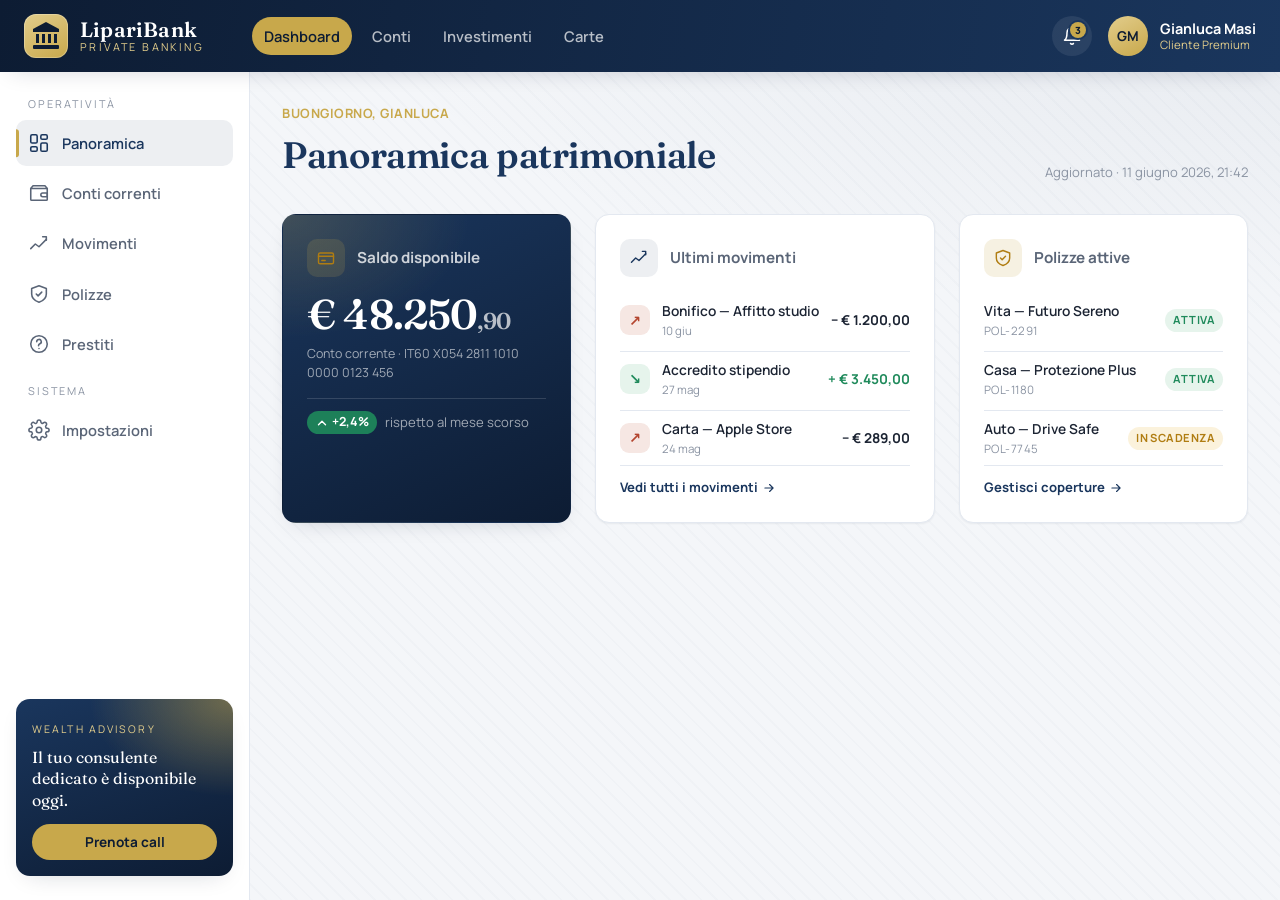
==== Esercizio 2/index.html @ 94d18875 "Add Esercizio 2" ====
<!DOCTYPE html>
<html lang="it">
<head>
  <meta charset="UTF-8" />
  <meta name="viewport" content="width=device-width, initial-scale=1.0" />
  <meta name="description" content="LipariBank — Area riservata clienti. Gestisci saldo, movimenti e polizze." />
  <title>LipariBank · Area Riservata</title>

  <!-- Tipografia: Fraunces (display serif) + Manrope (corpo grotesque) -->
  <link rel="preconnect" href="https://fonts.googleapis.com" />
  <link rel="preconnect" href="https://fonts.gstatic.com" crossorigin />
  <link href="https://fonts.googleapis.com/css2?family=Fraunces:opsz,wght@9..144,400;9..144,500;9..144,600;9..144,700&family=Manrope:wght@400;500;600;700;800&display=swap" rel="stylesheet" />

  <link rel="stylesheet" href="css/styles.css" />
</head>
<body class="app">

  <!-- ============================ HEADER ============================ -->
  <header class="header" role="banner">
    <div class="header__inner">

      <!-- Brand -->
      <a class="brand" href="#" aria-label="LipariBank — Home">
        <span class="brand__mark" aria-hidden="true">
          <svg viewBox="0 0 32 32" width="32" height="32" fill="none">
            <path d="M16 2 3 9v3h26V9L16 2Z" fill="currentColor"/>
            <rect x="6"  y="14" width="3" height="9" fill="currentColor"/>
            <rect x="12" y="14" width="3" height="9" fill="currentColor"/>
            <rect x="18" y="14" width="3" height="9" fill="currentColor"/>
            <rect x="24" y="14" width="3" height="9" fill="currentColor"/>
            <rect x="3"  y="25" width="26" height="4" rx="1" fill="currentColor"/>
          </svg>
        </span>
        <span class="brand__text">
          <span class="brand__name">LipariBank</span>
          <span class="brand__tag">Private Banking</span>
        </span>
      </a>

      <!-- Navigazione primaria -->
      <nav class="nav" aria-label="Navigazione primaria">
        <ul class="nav__list">
          <li class="nav__item"><a class="nav__link nav__link--active" href="#" aria-current="page">Dashboard</a></li>
          <li class="nav__item"><a class="nav__link" href="#">Conti</a></li>
          <li class="nav__item"><a class="nav__link" href="#">Investimenti</a></li>
          <li class="nav__item"><a class="nav__link" href="#">Carte</a></li>
        </ul>
      </nav>

      <!-- Info utente -->
      <div class="user">
        <button class="user__bell" type="button" aria-label="Notifiche (3 nuove)">
          <svg viewBox="0 0 24 24" width="20" height="20" fill="none" stroke="currentColor" stroke-width="1.8" stroke-linecap="round" stroke-linejoin="round" aria-hidden="true">
            <path d="M18 8a6 6 0 0 0-12 0c0 7-3 9-3 9h18s-3-2-3-9"/>
            <path d="M13.7 21a2 2 0 0 1-3.4 0"/>
          </svg>
          <span class="user__badge">3</span>
        </button>
        <div class="user__profile">
          <span class="user__avatar" aria-hidden="true">GM</span>
          <span class="user__meta">
            <span class="user__name">Gianluca Masi</span>
            <span class="user__role">Cliente Premium</span>
          </span>
        </div>
      </div>

    </div>
  </header>

  <!-- ============================ SHELL ============================ -->
  <div class="shell">

    <!-- ----------------------- SIDEBAR ----------------------- -->
    <aside class="sidebar" aria-label="Menu laterale">
      <nav class="sidebar__nav" aria-label="Sezioni del conto">
        <p class="sidebar__heading">Operatività</p>
        <ul class="sidebar__list">

          <li class="sidebar__item">
            <a class="sidebar__link sidebar__link--active" href="#" aria-current="page">
              <span class="sidebar__icon" aria-hidden="true">
                <svg viewBox="0 0 24 24" fill="none" stroke="currentColor" stroke-width="1.7" stroke-linecap="round" stroke-linejoin="round">
                  <rect x="3" y="3" width="7" height="9" rx="1.5"/><rect x="14" y="3" width="7" height="5" rx="1.5"/>
                  <rect x="14" y="12" width="7" height="9" rx="1.5"/><rect x="3" y="16" width="7" height="5" rx="1.5"/>
                </svg>
              </span>
              <span class="sidebar__label">Panoramica</span>
            </a>
          </li>

          <li class="sidebar__item">
            <a class="sidebar__link" href="#">
              <span class="sidebar__icon" aria-hidden="true">
                <svg viewBox="0 0 24 24" fill="none" stroke="currentColor" stroke-width="1.7" stroke-linecap="round" stroke-linejoin="round">
                  <path d="M3 7h18v12a1 1 0 0 1-1 1H4a1 1 0 0 1-1-1V7Z"/><path d="M3 7l2.5-3h13L21 7"/><path d="M16 12a2 2 0 1 0 0 4h5v-4h-5Z"/>
                </svg>
              </span>
              <span class="sidebar__label">Conti correnti</span>
            </a>
          </li>

          <li class="sidebar__item">
            <a class="sidebar__link" href="#">
              <span class="sidebar__icon" aria-hidden="true">
                <svg viewBox="0 0 24 24" fill="none" stroke="currentColor" stroke-width="1.7" stroke-linecap="round" stroke-linejoin="round">
                  <path d="M3 17l5-5 4 3 8-8"/><path d="M16 4h4v4"/>
                </svg>
              </span>
              <span class="sidebar__label">Movimenti</span>
            </a>
          </li>

          <li class="sidebar__item">
            <a class="sidebar__link" href="#">
              <span class="sidebar__icon" aria-hidden="true">
                <svg viewBox="0 0 24 24" fill="none" stroke="currentColor" stroke-width="1.7" stroke-linecap="round" stroke-linejoin="round">
                  <path d="M12 3l8 3v6c0 5-3.5 7.5-8 9-4.5-1.5-8-4-8-9V6l8-3Z"/><path d="M9 12l2 2 4-4"/>
                </svg>
              </span>
              <span class="sidebar__label">Polizze</span>
            </a>
          </li>

          <li class="sidebar__item">
            <a class="sidebar__link" href="#">
              <span class="sidebar__icon" aria-hidden="true">
                <svg viewBox="0 0 24 24" fill="none" stroke="currentColor" stroke-width="1.7" stroke-linecap="round" stroke-linejoin="round">
                  <circle cx="12" cy="12" r="9"/><path d="M9.5 9.5a2.5 2.5 0 1 1 3.4 2.3c-.8.3-1.4 1-1.4 1.9v.3"/><path d="M12 17h.01"/>
                </svg>
              </span>
              <span class="sidebar__label">Prestiti</span>
            </a>
          </li>
        </ul>

        <p class="sidebar__heading sidebar__heading--spaced">Sistema</p>
        <ul class="sidebar__list">
          <li class="sidebar__item">
            <a class="sidebar__link" href="#">
              <span class="sidebar__icon" aria-hidden="true">
                <svg viewBox="0 0 24 24" fill="none" stroke="currentColor" stroke-width="1.7" stroke-linecap="round" stroke-linejoin="round">
                  <circle cx="12" cy="12" r="3"/><path d="M19.4 15a1.65 1.65 0 0 0 .33 1.82l.06.06a2 2 0 1 1-2.83 2.83l-.06-.06a1.65 1.65 0 0 0-1.82-.33 1.65 1.65 0 0 0-1 1.51V21a2 2 0 1 1-4 0v-.09A1.65 1.65 0 0 0 9 19.4a1.65 1.65 0 0 0-1.82.33l-.06.06a2 2 0 1 1-2.83-2.83l.06-.06A1.65 1.65 0 0 0 4.6 15a1.65 1.65 0 0 0-1.51-1H3a2 2 0 1 1 0-4h.09A1.65 1.65 0 0 0 4.6 9a1.65 1.65 0 0 0-.33-1.82l-.06-.06a2 2 0 1 1 2.83-2.83l.06.06A1.65 1.65 0 0 0 9 4.6a1.65 1.65 0 0 0 1-1.51V3a2 2 0 1 1 4 0v.09a1.65 1.65 0 0 0 1 1.51 1.65 1.65 0 0 0 1.82-.33l.06-.06a2 2 0 1 1 2.83 2.83l-.06.06A1.65 1.65 0 0 0 19.4 9c.14.63.66 1.11 1.51 1H21a2 2 0 1 1 0 4h-.09a1.65 1.65 0 0 0-1.51 1Z"/>
                </svg>
              </span>
              <span class="sidebar__label">Impostazioni</span>
            </a>
          </li>
        </ul>
      </nav>

      <div class="sidebar__promo">
        <span class="sidebar__promo-kicker">Wealth Advisory</span>
        <p class="sidebar__promo-text">Il tuo consulente dedicato è disponibile oggi.</p>
        <button class="sidebar__promo-btn" type="button">Prenota call</button>
      </div>
    </aside>

    <!-- ----------------------- MAIN ----------------------- -->
    <main class="main" id="contenuto">
      <div class="main__head">
        <div>
          <p class="main__eyebrow">Buongiorno, Gianluca</p>
          <h1 class="main__title">Panoramica patrimoniale</h1>
        </div>
        <p class="main__date">Aggiornato · 11 giugno 2026, 21:42</p>
      </div>

      <section class="widgets" aria-label="Riepilogo conti">

        <!-- WIDGET · SALDO -->
        <article class="card card--feature">
          <header class="card__head">
            <span class="card__icon card__icon--gold" aria-hidden="true">
              <svg viewBox="0 0 24 24" width="20" height="20" fill="none" stroke="currentColor" stroke-width="1.7" stroke-linecap="round" stroke-linejoin="round">
                <rect x="3" y="6" width="18" height="13" rx="2"/><path d="M3 10h18"/><path d="M7 15h4"/>
              </svg>
            </span>
            <h2 class="card__title">Saldo disponibile</h2>
          </header>
          <p class="card__amount">€ 48.250<span class="card__decimals">,90</span></p>
          <p class="card__sub">Conto corrente · IT60 X054 2811 1010 0000 0123 456</p>
          <footer class="card__foot">
            <span class="card__trend card__trend--up">
              <svg viewBox="0 0 24 24" width="14" height="14" fill="none" stroke="currentColor" stroke-width="2.4" stroke-linecap="round" stroke-linejoin="round" aria-hidden="true"><path d="M6 15l6-6 6 6"/></svg>
              +2,4%
            </span>
            <span class="card__foot-label">rispetto al mese scorso</span>
          </footer>
        </article>

        <!-- WIDGET · MOVIMENTI -->
        <article class="card">
          <header class="card__head">
            <span class="card__icon" aria-hidden="true">
              <svg viewBox="0 0 24 24" width="20" height="20" fill="none" stroke="currentColor" stroke-width="1.7" stroke-linecap="round" stroke-linejoin="round">
                <path d="M3 17l5-5 4 3 8-8"/><path d="M16 4h4v4"/>
              </svg>
            </span>
            <h2 class="card__title">Ultimi movimenti</h2>
          </header>

          <ul class="txn">
            <li class="txn__row">
              <span class="txn__icon txn__icon--out" aria-hidden="true">↗</span>
              <span class="txn__body">
                <span class="txn__name">Bonifico — Affitto studio</span>
                <span class="txn__date">10 giu</span>
              </span>
              <span class="txn__amount txn__amount--out">− € 1.200,00</span>
            </li>
            <li class="txn__row">
              <span class="txn__icon txn__icon--in" aria-hidden="true">↘</span>
              <span class="txn__body">
                <span class="txn__name">Accredito stipendio</span>
                <span class="txn__date">27 mag</span>
              </span>
              <span class="txn__amount txn__amount--in">+ € 3.450,00</span>
            </li>
            <li class="txn__row">
              <span class="txn__icon txn__icon--out" aria-hidden="true">↗</span>
              <span class="txn__body">
                <span class="txn__name">Carta — Apple Store</span>
                <span class="txn__date">24 mag</span>
              </span>
              <span class="txn__amount txn__amount--out">− € 289,00</span>
            </li>
          </ul>

          <footer class="card__foot card__foot--link">
            <a class="card__link" href="#">Vedi tutti i movimenti
              <svg viewBox="0 0 24 24" width="14" height="14" fill="none" stroke="currentColor" stroke-width="2" stroke-linecap="round" stroke-linejoin="round" aria-hidden="true"><path d="M5 12h14M13 6l6 6-6 6"/></svg>
            </a>
          </footer>
        </article>

        <!-- WIDGET · POLIZZE -->
        <article class="card">
          <header class="card__head">
            <span class="card__icon card__icon--gold" aria-hidden="true">
              <svg viewBox="0 0 24 24" width="20" height="20" fill="none" stroke="currentColor" stroke-width="1.7" stroke-linecap="round" stroke-linejoin="round">
                <path d="M12 3l8 3v6c0 5-3.5 7.5-8 9-4.5-1.5-8-4-8-9V6l8-3Z"/><path d="M9 12l2 2 4-4"/>
              </svg>
            </span>
            <h2 class="card__title">Polizze attive</h2>
          </header>

          <ul class="policy">
            <li class="policy__row">
              <span class="policy__body">
                <span class="policy__name">Vita — Futuro Sereno</span>
                <span class="policy__id">POL-2291</span>
              </span>
              <span class="policy__state policy__state--active">Attiva</span>
            </li>
            <li class="policy__row">
              <span class="policy__body">
                <span class="policy__name">Casa — Protezione Plus</span>
                <span class="policy__id">POL-1180</span>
              </span>
              <span class="policy__state policy__state--active">Attiva</span>
            </li>
            <li class="policy__row">
              <span class="policy__body">
                <span class="policy__name">Auto — Drive Safe</span>
                <span class="policy__id">POL-7745</span>
              </span>
              <span class="policy__state policy__state--soon">In scadenza</span>
            </li>
          </ul>

          <footer class="card__foot card__foot--link">
            <a class="card__link" href="#">Gestisci coperture
              <svg viewBox="0 0 24 24" width="14" height="14" fill="none" stroke="currentColor" stroke-width="2" stroke-linecap="round" stroke-linejoin="round" aria-hidden="true"><path d="M5 12h14M13 6l6 6-6 6"/></svg>
            </a>
          </footer>
        </article>

      </section>
    </main>
  </div>
</body>
</html>
---- Esercizio 2/css/styles.css ----
*, *::before, *::after {
  box-sizing: border-box;
}

* {
  margin: 0;
}

html {
  scroll-behavior: smooth;
}

body.app {
  font-family: "Manrope", "Segoe UI", system-ui, sans-serif;
  color: #1c2433;
  background-color: #f4f6f9;
  background-image: radial-gradient(120% 60% at 100% 0%, rgba(26, 54, 93, 0.06), transparent 60%), repeating-linear-gradient(45deg, rgba(26, 54, 93, 0.018) 0 2px, transparent 2px 11px);
  -webkit-font-smoothing: antialiased;
  line-height: 1.5;
  min-height: 100vh;
}

a {
  color: inherit;
  text-decoration: none;
}

ul {
  list-style: none;
  padding: 0;
}

button {
  font: inherit;
  cursor: pointer;
  border: 0;
  background: none;
}

svg {
  display: block;
}

.header {
  position: sticky;
  top: 0;
  z-index: 50;
  height: 72px;
  background: linear-gradient(100deg, #0d1c33, #1a365d);
  color: #fff;
  box-shadow: 0 8px 24px -12px rgba(13, 28, 51, 0.22);
}
.header__inner {
  height: 100%;
  max-width: 1440px;
  margin: 0 auto;
  padding: 0 1.5rem;
  display: flex;
  align-items: center;
  gap: 1.5rem;
}
@media (max-width: 767px) {
  .header__inner {
    padding: 0 1rem;
    gap: 0.75rem;
  }
}

.brand {
  display: flex;
  align-items: center;
  gap: 0.75rem;
}
.brand:focus-visible {
  outline: 2px solid #c8a84b;
  outline-offset: 2px;
}
.brand__mark {
  display: flex;
  align-items: center;
  justify-content: center;
  width: 44px;
  height: 44px;
  border-radius: 12px;
  color: #0d1c33;
  background: linear-gradient(150deg, #e2cd8c, #c8a84b);
  box-shadow: inset 0 0 0 1px rgba(255, 255, 255, 0.25), 0 1px 2px rgba(13, 28, 51, 0.06);
}
.brand__text {
  display: flex;
  flex-direction: column;
  line-height: 1.1;
}
.brand__name {
  font-family: "Fraunces", Georgia, "Times New Roman", serif;
  font-weight: 600;
  font-size: 1.3rem;
  letter-spacing: 0.2px;
}
.brand__tag {
  font-size: 0.68rem;
  letter-spacing: 0.22em;
  text-transform: uppercase;
  color: #e2cd8c;
}
@media (max-width: 767px) {
  .brand__tag {
    display: none;
  }
}

.nav {
  margin-left: 1.5rem;
}
@media (max-width: 767px) {
  .nav {
    display: none;
  }
}
.nav__list {
  display: flex;
  gap: 0.5rem;
}
.nav__link {
  display: inline-block;
  padding: 0.5rem 0.75rem;
  border-radius: 999px;
  font-size: 0.92rem;
  font-weight: 600;
  color: rgba(255, 255, 255, 0.7);
  transition: color 0.18s ease, background-color 0.18s ease;
}
.nav__link:focus-visible {
  outline: 2px solid #c8a84b;
  outline-offset: 2px;
}
.nav__link:hover {
  color: #fff;
  background: rgba(255, 255, 255, 0.08);
}
.nav__link--active {
  color: #0d1c33;
  background: #c8a84b;
}
.nav__link--active:hover {
  background: #e2cd8c;
}

.user {
  margin-left: auto;
  display: flex;
  align-items: center;
  gap: 1rem;
}
.user__bell {
  position: relative;
  display: flex;
  align-items: center;
  justify-content: center;
  width: 40px;
  height: 40px;
  border-radius: 50%;
  color: #fff;
  background: rgba(255, 255, 255, 0.08);
  transition: background-color 0.18s ease;
}
.user__bell:focus-visible {
  outline: 2px solid #c8a84b;
  outline-offset: 2px;
}
.user__bell:hover {
  background: rgba(255, 255, 255, 0.16);
}
.user__badge {
  position: absolute;
  top: 6px;
  right: 6px;
  min-width: 16px;
  height: 16px;
  padding: 0 4px;
  border-radius: 999px;
  background: #c8a84b;
  color: #0d1c33;
  font-size: 0.62rem;
  font-weight: 800;
  display: flex;
  align-items: center;
  justify-content: center;
  box-shadow: 0 0 0 2px #1a365d;
}
.user__profile {
  display: flex;
  align-items: center;
  gap: 0.75rem;
}
.user__avatar {
  display: flex;
  align-items: center;
  justify-content: center;
  width: 40px;
  height: 40px;
  border-radius: 50%;
  font-weight: 700;
  font-size: 0.85rem;
  color: #0d1c33;
  background: linear-gradient(150deg, #e2cd8c, #c8a84b);
}
.user__meta {
  display: flex;
  flex-direction: column;
  line-height: 1.2;
}
.user__name {
  font-weight: 700;
  font-size: 0.9rem;
}
.user__role {
  font-size: 0.72rem;
  color: #e2cd8c;
}
@media (max-width: 767px) {
  .user__meta {
    display: none;
  }
}

.shell {
  max-width: 1440px;
  margin: 0 auto;
  display: grid;
  grid-template-columns: 250px 1fr;
  align-items: start;
}
@media (max-width: 767px) {
  .shell {
    grid-template-columns: 1fr;
  }
}

.sidebar {
  position: sticky;
  top: 72px;
  height: calc(100vh - 72px);
  padding: 1.5rem 1rem;
  display: flex;
  flex-direction: column;
  gap: 1.5rem;
  background: #ffffff;
  border-right: 1px solid #e3e8f0;
}
@media (max-width: 767px) {
  .sidebar {
    position: fixed;
    top: 72px;
    left: 0;
    width: 250px;
    transform: translateX(-100%);
    transition: transform 0.28s ease;
    z-index: 40;
    box-shadow: 0 24px 60px -28px rgba(13, 28, 51, 0.45);
  }
}
.sidebar__heading {
  font-size: 0.68rem;
  letter-spacing: 0.18em;
  text-transform: uppercase;
  color: #8b94a3;
  padding: 0 0.75rem 0.5rem;
}
.sidebar__heading--spaced {
  margin-top: 1rem;
}
.sidebar__list {
  display: flex;
  flex-direction: column;
  gap: 0.25rem;
}
.sidebar__link {
  display: flex;
  align-items: center;
  gap: 0.75rem;
  padding: 0.75rem;
  border-radius: 10px;
  color: #5a6577;
  font-weight: 600;
  font-size: 0.92rem;
  position: relative;
  transition: background-color 0.16s ease, color 0.16s ease;
}
.sidebar__link:focus-visible {
  outline: 2px solid #c8a84b;
  outline-offset: 2px;
}
.sidebar__link:hover {
  background: rgba(26, 54, 93, 0.05);
  color: #1a365d;
}
.sidebar__link--active {
  color: #1a365d;
  background: rgba(26, 54, 93, 0.08);
}
.sidebar__link--active::before {
  content: "";
  position: absolute;
  left: 0;
  top: 50%;
  transform: translateY(-50%);
  width: 3px;
  height: 60%;
  border-radius: 0 3px 3px 0;
  background: #c8a84b;
}
.sidebar__icon {
  display: flex;
  align-items: center;
  justify-content: center;
  width: 22px;
  height: 22px;
  flex-shrink: 0;
}
.sidebar__promo {
  margin-top: auto;
  padding: 1rem;
  border-radius: 14px;
  color: #fff;
  background: radial-gradient(120% 100% at 100% 0%, rgba(200, 168, 75, 0.5), transparent 55%), linear-gradient(160deg, #1a365d, #0d1c33);
  box-shadow: 0 8px 24px -12px rgba(13, 28, 51, 0.22);
}
.sidebar__promo-kicker {
  font-size: 0.66rem;
  letter-spacing: 0.2em;
  text-transform: uppercase;
  color: #e2cd8c;
}
.sidebar__promo-text {
  font-family: "Fraunces", Georgia, "Times New Roman", serif;
  font-size: 1rem;
  line-height: 1.35;
  margin: 0.5rem 0 0.75rem;
}
.sidebar__promo-btn {
  width: 100%;
  padding: 0.5rem 0.75rem;
  border-radius: 999px;
  font-weight: 700;
  font-size: 0.85rem;
  color: #0d1c33;
  background: #c8a84b;
  transition: background-color 0.16s ease, transform 0.16s ease;
}
.sidebar__promo-btn:focus-visible {
  outline: 2px solid #c8a84b;
  outline-offset: 2px;
}
.sidebar__promo-btn:hover {
  background: #e2cd8c;
  transform: translateY(-1px);
}

.main {
  padding: 2rem 2rem 3.5rem;
}
@media (max-width: 767px) {
  .main {
    padding: 1.5rem 1rem 2.5rem;
  }
}
.main__head {
  display: flex;
  align-items: flex-end;
  justify-content: space-between;
  gap: 1rem;
  flex-wrap: wrap;
  margin-bottom: 2rem;
}
.main__eyebrow {
  font-size: 0.8rem;
  font-weight: 700;
  letter-spacing: 0.04em;
  color: #c8a84b;
  text-transform: uppercase;
}
.main__title {
  font-family: "Fraunces", Georgia, "Times New Roman", serif;
  font-weight: 600;
  font-size: clamp(1.6rem, 3vw, 2.3rem);
  color: #1a365d;
  letter-spacing: -0.01em;
  margin-top: 0.25rem;
}
.main__date {
  font-size: 0.82rem;
  color: #8b94a3;
}

.widgets {
  display: grid;
  grid-template-columns: repeat(3, 1fr);
  gap: 1.5rem;
}
@media (max-width: 1080px) {
  .widgets {
    grid-template-columns: repeat(2, 1fr);
  }
}
@media (max-width: 767px) {
  .widgets {
    grid-template-columns: 1fr;
    gap: 1rem;
  }
}

.card {
  display: flex;
  flex-direction: column;
  padding: 1.5rem;
  background: #ffffff;
  border: 1px solid #e3e8f0;
  border-radius: 14px;
  box-shadow: 0 1px 2px rgba(13, 28, 51, 0.06);
  transition: box-shadow 0.22s ease, transform 0.22s ease, border-color 0.22s ease;
}
.card:hover {
  transform: translateY(-3px);
  box-shadow: 0 8px 24px -12px rgba(13, 28, 51, 0.22);
  border-color: rgba(200, 168, 75, 0.5);
}
.card__head {
  display: flex;
  align-items: center;
  gap: 0.75rem;
  margin-bottom: 1rem;
}
.card__icon {
  display: flex;
  align-items: center;
  justify-content: center;
  width: 38px;
  height: 38px;
  border-radius: 10px;
  color: #1a365d;
  background: rgba(26, 54, 93, 0.08);
}
.card__icon--gold {
  color: #b07d12;
  background: rgba(200, 168, 75, 0.16);
}
.card__title {
  font-size: 0.95rem;
  font-weight: 700;
  color: #5a6577;
}
.card--feature {
  color: #fff;
  border-color: transparent;
  background: radial-gradient(130% 80% at 0% 0%, rgba(200, 168, 75, 0.22), transparent 50%), linear-gradient(155deg, #1a365d, #0d1c33);
  box-shadow: 0 8px 24px -12px rgba(13, 28, 51, 0.22);
}
.card--feature .card__title {
  color: rgba(255, 255, 255, 0.78);
}
.card--feature .card__sub {
  color: rgba(255, 255, 255, 0.6);
}
.card--feature .card__foot-label {
  color: rgba(255, 255, 255, 0.6);
}
.card__amount {
  font-family: "Fraunces", Georgia, "Times New Roman", serif;
  font-weight: 600;
  font-size: clamp(2rem, 4vw, 2.6rem);
  letter-spacing: -0.02em;
  line-height: 1.05;
}
.card__decimals {
  font-size: 0.55em;
  opacity: 0.7;
}
.card__sub {
  margin-top: 0.5rem;
  font-size: 0.78rem;
  color: #8b94a3;
}
.card__foot {
  margin-top: 1rem;
  padding-top: 0.75rem;
  border-top: 1px solid rgba(255, 255, 255, 0.14);
  display: flex;
  align-items: center;
  gap: 0.5rem;
  font-size: 0.82rem;
}
.card__foot--link {
  border-top-color: #e3e8f0;
  margin-top: auto;
}
.card__foot-label {
  color: #8b94a3;
}
.card__link {
  display: inline-flex;
  align-items: center;
  gap: 0.25rem;
  font-weight: 700;
  color: #1a365d;
  transition: gap 0.18s ease, color 0.18s ease;
}
.card__link:focus-visible {
  outline: 2px solid #c8a84b;
  outline-offset: 2px;
}
.card__link:hover {
  gap: 0.5rem;
  color: #c8a84b;
}

.card__trend {
  display: inline-flex;
  align-items: center;
  gap: 3px;
  padding: 2px 0.5rem;
  border-radius: 999px;
  font-weight: 700;
  font-size: 0.78rem;
}
.card__trend--up {
  color: #fff;
  background: rgba(31, 138, 91, 0.9);
}

.txn {
  display: flex;
  flex-direction: column;
  gap: 0.25rem;
}
.txn__row {
  display: flex;
  align-items: center;
  gap: 0.75rem;
  padding: 0.5rem 0;
}
.txn__row + .txn__row {
  border-top: 1px solid #e3e8f0;
}
.txn__icon {
  display: flex;
  align-items: center;
  justify-content: center;
  width: 30px;
  height: 30px;
  border-radius: 9px;
  font-size: 0.9rem;
  font-weight: 700;
  flex-shrink: 0;
}
.txn__icon--in {
  color: #1f8a5b;
  background: #e6f4ec;
}
.txn__icon--out {
  color: #b4452f;
  background: #f6e7e3;
}
.txn__body {
  display: flex;
  flex-direction: column;
  min-width: 0;
  flex: 1;
}
.txn__name {
  font-size: 0.86rem;
  font-weight: 600;
  color: #1c2433;
  white-space: nowrap;
  overflow: hidden;
  text-overflow: ellipsis;
}
.txn__date {
  font-size: 0.72rem;
  color: #8b94a3;
}
.txn__amount {
  font-weight: 700;
  font-size: 0.85rem;
  white-space: nowrap;
}
.txn__amount--in {
  color: #1f8a5b;
}
.txn__amount--out {
  color: #1c2433;
}

.policy {
  display: flex;
  flex-direction: column;
  gap: 0.25rem;
}
.policy__row {
  display: flex;
  align-items: center;
  justify-content: space-between;
  gap: 0.75rem;
  padding: 0.5rem 0;
}
.policy__row + .policy__row {
  border-top: 1px solid #e3e8f0;
}
.policy__body {
  display: flex;
  flex-direction: column;
}
.policy__name {
  font-size: 0.86rem;
  font-weight: 600;
}
.policy__id {
  font-size: 0.72rem;
  color: #8b94a3;
  letter-spacing: 0.04em;
}
.policy__state {
  font-size: 0.7rem;
  font-weight: 700;
  padding: 3px 0.5rem;
  border-radius: 999px;
  text-transform: uppercase;
  letter-spacing: 0.04em;
}
.policy__state--active {
  color: #1f8a5b;
  background: #e6f4ec;
}
.policy__state--soon {
  color: #b07d12;
  background: #fbf2dc;
}
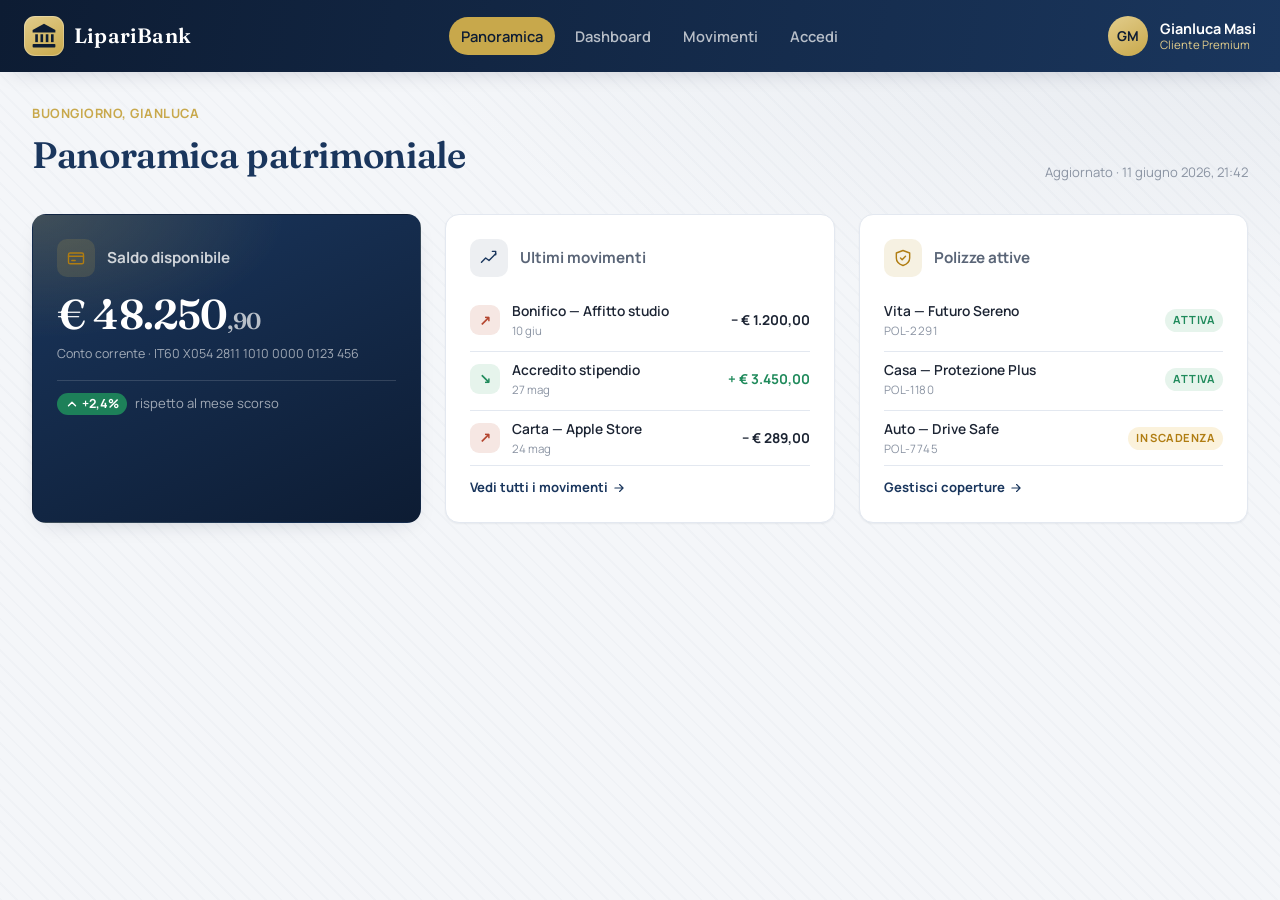
==== commit 170e09fe: "feat(layout): add login, dashboard and transactions pages with responsive CSS Grid layout Co-Authore" ====
--- a/Esercizio 2/index.html
+++ b/Esercizio 2/index.html
@@ -16,145 +16,44 @@
 <body class="app">
 
   <!-- ============================ HEADER ============================ -->
-  <header class="header" role="banner">
-    <div class="header__inner">
+  <header class="app-header">
+    <!-- Logo -->
+    <a class="app-header__brand" href="index.html" aria-label="LipariBank — Home">
+      <span class="app-header__mark" aria-hidden="true">
+        <svg viewBox="0 0 32 32" width="28" height="28" fill="none">
+          <path d="M16 2 3 9v3h26V9L16 2Z" fill="currentColor"/>
+          <rect x="6"  y="14" width="3" height="9" fill="currentColor"/>
+          <rect x="12" y="14" width="3" height="9" fill="currentColor"/>
+          <rect x="18" y="14" width="3" height="9" fill="currentColor"/>
+          <rect x="24" y="14" width="3" height="9" fill="currentColor"/>
+          <rect x="3"  y="25" width="26" height="4" rx="1" fill="currentColor"/>
+        </svg>
+      </span>
+      <span class="app-header__name">LipariBank</span>
+    </a>
 
-      <!-- Brand -->
-      <a class="brand" href="#" aria-label="LipariBank — Home">
-        <span class="brand__mark" aria-hidden="true">
-          <svg viewBox="0 0 32 32" width="32" height="32" fill="none">
-            <path d="M16 2 3 9v3h26V9L16 2Z" fill="currentColor"/>
-            <rect x="6"  y="14" width="3" height="9" fill="currentColor"/>
-            <rect x="12" y="14" width="3" height="9" fill="currentColor"/>
-            <rect x="18" y="14" width="3" height="9" fill="currentColor"/>
-            <rect x="24" y="14" width="3" height="9" fill="currentColor"/>
-            <rect x="3"  y="25" width="26" height="4" rx="1" fill="currentColor"/>
-          </svg>
-        </span>
-        <span class="brand__text">
-          <span class="brand__name">LipariBank</span>
-          <span class="brand__tag">Private Banking</span>
-        </span>
-      </a>
+    <!-- Nav -->
+    <nav class="app-header__nav" aria-label="Navigazione primaria">
+      <ul class="app-header__nav-list">
+        <li><a class="app-header__nav-link app-header__nav-link--active" href="index.html" aria-current="page">Panoramica</a></li>
+        <li><a class="app-header__nav-link" href="dashboard.html">Dashboard</a></li>
+        <li><a class="app-header__nav-link" href="transactions.html">Movimenti</a></li>
+        <li><a class="app-header__nav-link" href="login.html">Accedi</a></li>
+      </ul>
+    </nav>
 
-      <!-- Navigazione primaria -->
-      <nav class="nav" aria-label="Navigazione primaria">
-        <ul class="nav__list">
-          <li class="nav__item"><a class="nav__link nav__link--active" href="#" aria-current="page">Dashboard</a></li>
-          <li class="nav__item"><a class="nav__link" href="#">Conti</a></li>
-          <li class="nav__item"><a class="nav__link" href="#">Investimenti</a></li>
-          <li class="nav__item"><a class="nav__link" href="#">Carte</a></li>
-        </ul>
-      </nav>
-
-      <!-- Info utente -->
-      <div class="user">
-        <button class="user__bell" type="button" aria-label="Notifiche (3 nuove)">
-          <svg viewBox="0 0 24 24" width="20" height="20" fill="none" stroke="currentColor" stroke-width="1.8" stroke-linecap="round" stroke-linejoin="round" aria-hidden="true">
-            <path d="M18 8a6 6 0 0 0-12 0c0 7-3 9-3 9h18s-3-2-3-9"/>
-            <path d="M13.7 21a2 2 0 0 1-3.4 0"/>
-          </svg>
-          <span class="user__badge">3</span>
-        </button>
-        <div class="user__profile">
-          <span class="user__avatar" aria-hidden="true">GM</span>
-          <span class="user__meta">
-            <span class="user__name">Gianluca Masi</span>
-            <span class="user__role">Cliente Premium</span>
-          </span>
-        </div>
-      </div>
-
+    <!-- User info -->
+    <div class="app-header__user">
+      <span class="app-header__avatar" aria-hidden="true">GM</span>
+      <span class="app-header__user-meta">
+        <span class="app-header__user-name">Gianluca Masi</span>
+        <span class="app-header__user-role">Cliente Premium</span>
+      </span>
     </div>
   </header>
 
   <!-- ============================ SHELL ============================ -->
   <div class="shell">
-
-    <!-- ----------------------- SIDEBAR ----------------------- -->
-    <aside class="sidebar" aria-label="Menu laterale">
-      <nav class="sidebar__nav" aria-label="Sezioni del conto">
-        <p class="sidebar__heading">Operatività</p>
-        <ul class="sidebar__list">
-
-          <li class="sidebar__item">
-            <a class="sidebar__link sidebar__link--active" href="#" aria-current="page">
-              <span class="sidebar__icon" aria-hidden="true">
-                <svg viewBox="0 0 24 24" fill="none" stroke="currentColor" stroke-width="1.7" stroke-linecap="round" stroke-linejoin="round">
-                  <rect x="3" y="3" width="7" height="9" rx="1.5"/><rect x="14" y="3" width="7" height="5" rx="1.5"/>
-                  <rect x="14" y="12" width="7" height="9" rx="1.5"/><rect x="3" y="16" width="7" height="5" rx="1.5"/>
-                </svg>
-              </span>
-              <span class="sidebar__label">Panoramica</span>
-            </a>
-          </li>
-
-          <li class="sidebar__item">
-            <a class="sidebar__link" href="#">
-              <span class="sidebar__icon" aria-hidden="true">
-                <svg viewBox="0 0 24 24" fill="none" stroke="currentColor" stroke-width="1.7" stroke-linecap="round" stroke-linejoin="round">
-                  <path d="M3 7h18v12a1 1 0 0 1-1 1H4a1 1 0 0 1-1-1V7Z"/><path d="M3 7l2.5-3h13L21 7"/><path d="M16 12a2 2 0 1 0 0 4h5v-4h-5Z"/>
-                </svg>
-              </span>
-              <span class="sidebar__label">Conti correnti</span>
-            </a>
-          </li>
-
-          <li class="sidebar__item">
-            <a class="sidebar__link" href="#">
-              <span class="sidebar__icon" aria-hidden="true">
-                <svg viewBox="0 0 24 24" fill="none" stroke="currentColor" stroke-width="1.7" stroke-linecap="round" stroke-linejoin="round">
-                  <path d="M3 17l5-5 4 3 8-8"/><path d="M16 4h4v4"/>
-                </svg>
-              </span>
-              <span class="sidebar__label">Movimenti</span>
-            </a>
-          </li>
-
-          <li class="sidebar__item">
-            <a class="sidebar__link" href="#">
-              <span class="sidebar__icon" aria-hidden="true">
-                <svg viewBox="0 0 24 24" fill="none" stroke="currentColor" stroke-width="1.7" stroke-linecap="round" stroke-linejoin="round">
-                  <path d="M12 3l8 3v6c0 5-3.5 7.5-8 9-4.5-1.5-8-4-8-9V6l8-3Z"/><path d="M9 12l2 2 4-4"/>
-                </svg>
-              </span>
-              <span class="sidebar__label">Polizze</span>
-            </a>
-          </li>
-
-          <li class="sidebar__item">
-            <a class="sidebar__link" href="#">
-              <span class="sidebar__icon" aria-hidden="true">
-                <svg viewBox="0 0 24 24" fill="none" stroke="currentColor" stroke-width="1.7" stroke-linecap="round" stroke-linejoin="round">
-                  <circle cx="12" cy="12" r="9"/><path d="M9.5 9.5a2.5 2.5 0 1 1 3.4 2.3c-.8.3-1.4 1-1.4 1.9v.3"/><path d="M12 17h.01"/>
-                </svg>
-              </span>
-              <span class="sidebar__label">Prestiti</span>
-            </a>
-          </li>
-        </ul>
-
-        <p class="sidebar__heading sidebar__heading--spaced">Sistema</p>
-        <ul class="sidebar__list">
-          <li class="sidebar__item">
-            <a class="sidebar__link" href="#">
-              <span class="sidebar__icon" aria-hidden="true">
-                <svg viewBox="0 0 24 24" fill="none" stroke="currentColor" stroke-width="1.7" stroke-linecap="round" stroke-linejoin="round">
-                  <circle cx="12" cy="12" r="3"/><path d="M19.4 15a1.65 1.65 0 0 0 .33 1.82l.06.06a2 2 0 1 1-2.83 2.83l-.06-.06a1.65 1.65 0 0 0-1.82-.33 1.65 1.65 0 0 0-1 1.51V21a2 2 0 1 1-4 0v-.09A1.65 1.65 0 0 0 9 19.4a1.65 1.65 0 0 0-1.82.33l-.06.06a2 2 0 1 1-2.83-2.83l.06-.06A1.65 1.65 0 0 0 4.6 15a1.65 1.65 0 0 0-1.51-1H3a2 2 0 1 1 0-4h.09A1.65 1.65 0 0 0 4.6 9a1.65 1.65 0 0 0-.33-1.82l-.06-.06a2 2 0 1 1 2.83-2.83l.06.06A1.65 1.65 0 0 0 9 4.6a1.65 1.65 0 0 0 1-1.51V3a2 2 0 1 1 4 0v.09a1.65 1.65 0 0 0 1 1.51 1.65 1.65 0 0 0 1.82-.33l.06-.06a2 2 0 1 1 2.83 2.83l-.06.06A1.65 1.65 0 0 0 19.4 9c.14.63.66 1.11 1.51 1H21a2 2 0 1 1 0 4h-.09a1.65 1.65 0 0 0-1.51 1Z"/>
-                </svg>
-              </span>
-              <span class="sidebar__label">Impostazioni</span>
-            </a>
-          </li>
-        </ul>
-      </nav>
-
-      <div class="sidebar__promo">
-        <span class="sidebar__promo-kicker">Wealth Advisory</span>
-        <p class="sidebar__promo-text">Il tuo consulente dedicato è disponibile oggi.</p>
-        <button class="sidebar__promo-btn" type="button">Prenota call</button>
-      </div>
-    </aside>
 
     <!-- ----------------------- MAIN ----------------------- -->
     <main class="main" id="contenuto">
--- a/Esercizio 2/css/styles.css
+++ b/Esercizio 2/css/styles.css
@@ -41,87 +41,55 @@
   display: block;
 }
 
-.header {
+.app-header {
   position: sticky;
   top: 0;
   z-index: 50;
   height: 72px;
+  display: flex;
+  justify-content: space-between;
+  align-items: center;
+  padding: 0 1.5rem;
   background: linear-gradient(100deg, #0d1c33, #1a365d);
   color: #fff;
   box-shadow: 0 8px 24px -12px rgba(13, 28, 51, 0.22);
 }
-.header__inner {
-  height: 100%;
-  max-width: 1440px;
-  margin: 0 auto;
-  padding: 0 1.5rem;
-  display: flex;
-  align-items: center;
-  gap: 1.5rem;
-}
-@media (max-width: 767px) {
-  .header__inner {
-    padding: 0 1rem;
-    gap: 0.75rem;
-  }
-}
-
-.brand {
-  display: flex;
-  align-items: center;
-  gap: 0.75rem;
-}
-.brand:focus-visible {
+.app-header__brand {
+  display: flex;
+  align-items: center;
+  gap: 0.625rem;
+}
+.app-header__brand:focus-visible {
   outline: 2px solid #c8a84b;
   outline-offset: 2px;
 }
-.brand__mark {
+.app-header__mark {
   display: flex;
   align-items: center;
   justify-content: center;
-  width: 44px;
-  height: 44px;
-  border-radius: 12px;
+  width: 40px;
+  height: 40px;
+  border-radius: 11px;
   color: #0d1c33;
   background: linear-gradient(150deg, #e2cd8c, #c8a84b);
   box-shadow: inset 0 0 0 1px rgba(255, 255, 255, 0.25), 0 1px 2px rgba(13, 28, 51, 0.06);
 }
-.brand__text {
-  display: flex;
-  flex-direction: column;
-  line-height: 1.1;
-}
-.brand__name {
+.app-header__name {
   font-family: "Fraunces", Georgia, "Times New Roman", serif;
   font-weight: 600;
   font-size: 1.3rem;
   letter-spacing: 0.2px;
 }
-.brand__tag {
-  font-size: 0.68rem;
-  letter-spacing: 0.22em;
-  text-transform: uppercase;
-  color: #e2cd8c;
-}
 @media (max-width: 767px) {
-  .brand__tag {
+  .app-header__nav {
     display: none;
   }
 }
-
-.nav {
-  margin-left: 1.5rem;
-}
-@media (max-width: 767px) {
-  .nav {
-    display: none;
-  }
-}
-.nav__list {
+.app-header__nav-list {
   display: flex;
   gap: 0.5rem;
 }
-.nav__link {
+.app-header__nav-link {
   display: inline-block;
   padding: 0.5rem 0.75rem;
   border-radius: 999px;
@@ -130,96 +98,53 @@
   color: rgba(255, 255, 255, 0.7);
   transition: color 0.18s ease, background-color 0.18s ease;
 }
-.nav__link:focus-visible {
+.app-header__nav-link:focus-visible {
   outline: 2px solid #c8a84b;
   outline-offset: 2px;
 }
-.nav__link:hover {
+.app-header__nav-link:hover {
   color: #fff;
   background: rgba(255, 255, 255, 0.08);
 }
-.nav__link--active {
+.app-header__nav-link--active {
   color: #0d1c33;
   background: #c8a84b;
 }
-.nav__link--active:hover {
+.app-header__nav-link--active:hover {
   background: #e2cd8c;
 }
-
-.user {
-  margin-left: auto;
-  display: flex;
-  align-items: center;
-  gap: 1rem;
-}
-.user__bell {
-  position: relative;
+.app-header__user {
+  display: flex;
+  align-items: center;
+  gap: 0.75rem;
+}
+.app-header__avatar {
   display: flex;
   align-items: center;
   justify-content: center;
   width: 40px;
   height: 40px;
   border-radius: 50%;
-  color: #fff;
-  background: rgba(255, 255, 255, 0.08);
-  transition: background-color 0.18s ease;
-}
-.user__bell:focus-visible {
-  outline: 2px solid #c8a84b;
-  outline-offset: 2px;
-}
-.user__bell:hover {
-  background: rgba(255, 255, 255, 0.16);
-}
-.user__badge {
-  position: absolute;
-  top: 6px;
-  right: 6px;
-  min-width: 16px;
-  height: 16px;
-  padding: 0 4px;
-  border-radius: 999px;
-  background: #c8a84b;
-  color: #0d1c33;
-  font-size: 0.62rem;
-  font-weight: 800;
-  display: flex;
-  align-items: center;
-  justify-content: center;
-  box-shadow: 0 0 0 2px #1a365d;
-}
-.user__profile {
-  display: flex;
-  align-items: center;
-  gap: 0.75rem;
-}
-.user__avatar {
-  display: flex;
-  align-items: center;
-  justify-content: center;
-  width: 40px;
-  height: 40px;
-  border-radius: 50%;
   font-weight: 700;
   font-size: 0.85rem;
   color: #0d1c33;
   background: linear-gradient(150deg, #e2cd8c, #c8a84b);
 }
-.user__meta {
+.app-header__user-meta {
   display: flex;
   flex-direction: column;
   line-height: 1.2;
 }
-.user__name {
+.app-header__user-name {
   font-weight: 700;
   font-size: 0.9rem;
 }
-.user__role {
+.app-header__user-role {
   font-size: 0.72rem;
   color: #e2cd8c;
 }
 @media (max-width: 767px) {
-  .user__meta {
+  .app-header__user-meta {
     display: none;
   }
 }
@@ -227,134 +152,6 @@
 .shell {
   max-width: 1440px;
   margin: 0 auto;
-  display: grid;
-  grid-template-columns: 250px 1fr;
-  align-items: start;
-}
-@media (max-width: 767px) {
-  .shell {
-    grid-template-columns: 1fr;
-  }
-}
-
-.sidebar {
-  position: sticky;
-  top: 72px;
-  height: calc(100vh - 72px);
-  padding: 1.5rem 1rem;
-  display: flex;
-  flex-direction: column;
-  gap: 1.5rem;
-  background: #ffffff;
-  border-right: 1px solid #e3e8f0;
-}
-@media (max-width: 767px) {
-  .sidebar {
-    position: fixed;
-    top: 72px;
-    left: 0;
-    width: 250px;
-    transform: translateX(-100%);
-    transition: transform 0.28s ease;
-    z-index: 40;
-    box-shadow: 0 24px 60px -28px rgba(13, 28, 51, 0.45);
-  }
-}
-.sidebar__heading {
-  font-size: 0.68rem;
-  letter-spacing: 0.18em;
-  text-transform: uppercase;
-  color: #8b94a3;
-  padding: 0 0.75rem 0.5rem;
-}
-.sidebar__heading--spaced {
-  margin-top: 1rem;
-}
-.sidebar__list {
-  display: flex;
-  flex-direction: column;
-  gap: 0.25rem;
-}
-.sidebar__link {
-  display: flex;
-  align-items: center;
-  gap: 0.75rem;
-  padding: 0.75rem;
-  border-radius: 10px;
-  color: #5a6577;
-  font-weight: 600;
-  font-size: 0.92rem;
-  position: relative;
-  transition: background-color 0.16s ease, color 0.16s ease;
-}
-.sidebar__link:focus-visible {
-  outline: 2px solid #c8a84b;
-  outline-offset: 2px;
-}
-.sidebar__link:hover {
-  background: rgba(26, 54, 93, 0.05);
-  color: #1a365d;
-}
-.sidebar__link--active {
-  color: #1a365d;
-  background: rgba(26, 54, 93, 0.08);
-}
-.sidebar__link--active::before {
-  content: "";
-  position: absolute;
-  left: 0;
-  top: 50%;
-  transform: translateY(-50%);
-  width: 3px;
-  height: 60%;
-  border-radius: 0 3px 3px 0;
-  background: #c8a84b;
-}
-.sidebar__icon {
-  display: flex;
-  align-items: center;
-  justify-content: center;
-  width: 22px;
-  height: 22px;
-  flex-shrink: 0;
-}
-.sidebar__promo {
-  margin-top: auto;
-  padding: 1rem;
-  border-radius: 14px;
-  color: #fff;
-  background: radial-gradient(120% 100% at 100% 0%, rgba(200, 168, 75, 0.5), transparent 55%), linear-gradient(160deg, #1a365d, #0d1c33);
-  box-shadow: 0 8px 24px -12px rgba(13, 28, 51, 0.22);
-}
-.sidebar__promo-kicker {
-  font-size: 0.66rem;
-  letter-spacing: 0.2em;
-  text-transform: uppercase;
-  color: #e2cd8c;
-}
-.sidebar__promo-text {
-  font-family: "Fraunces", Georgia, "Times New Roman", serif;
-  font-size: 1rem;
-  line-height: 1.35;
-  margin: 0.5rem 0 0.75rem;
-}
-.sidebar__promo-btn {
-  width: 100%;
-  padding: 0.5rem 0.75rem;
-  border-radius: 999px;
-  font-weight: 700;
-  font-size: 0.85rem;
-  color: #0d1c33;
-  background: #c8a84b;
-  transition: background-color 0.16s ease, transform 0.16s ease;
-}
-.sidebar__promo-btn:focus-visible {
-  outline: 2px solid #c8a84b;
-  outline-offset: 2px;
-}
-.sidebar__promo-btn:hover {
-  background: #e2cd8c;
-  transform: translateY(-1px);
 }
 
 .main {
@@ -395,18 +192,22 @@
 
 .widgets {
   display: grid;
-  grid-template-columns: repeat(3, 1fr);
   gap: 1.5rem;
-}
-@media (max-width: 1080px) {
+  grid-template-columns: 1fr;
+}
+@media (max-width: 767px) {
+  .widgets {
+    gap: 1rem;
+  }
+}
+@media (min-width: 768px) {
   .widgets {
     grid-template-columns: repeat(2, 1fr);
   }
 }
-@media (max-width: 767px) {
+@media (min-width: 992px) {
   .widgets {
-    grid-template-columns: 1fr;
-    gap: 1rem;
+    grid-template-columns: repeat(3, 1fr);
   }
 }
 
